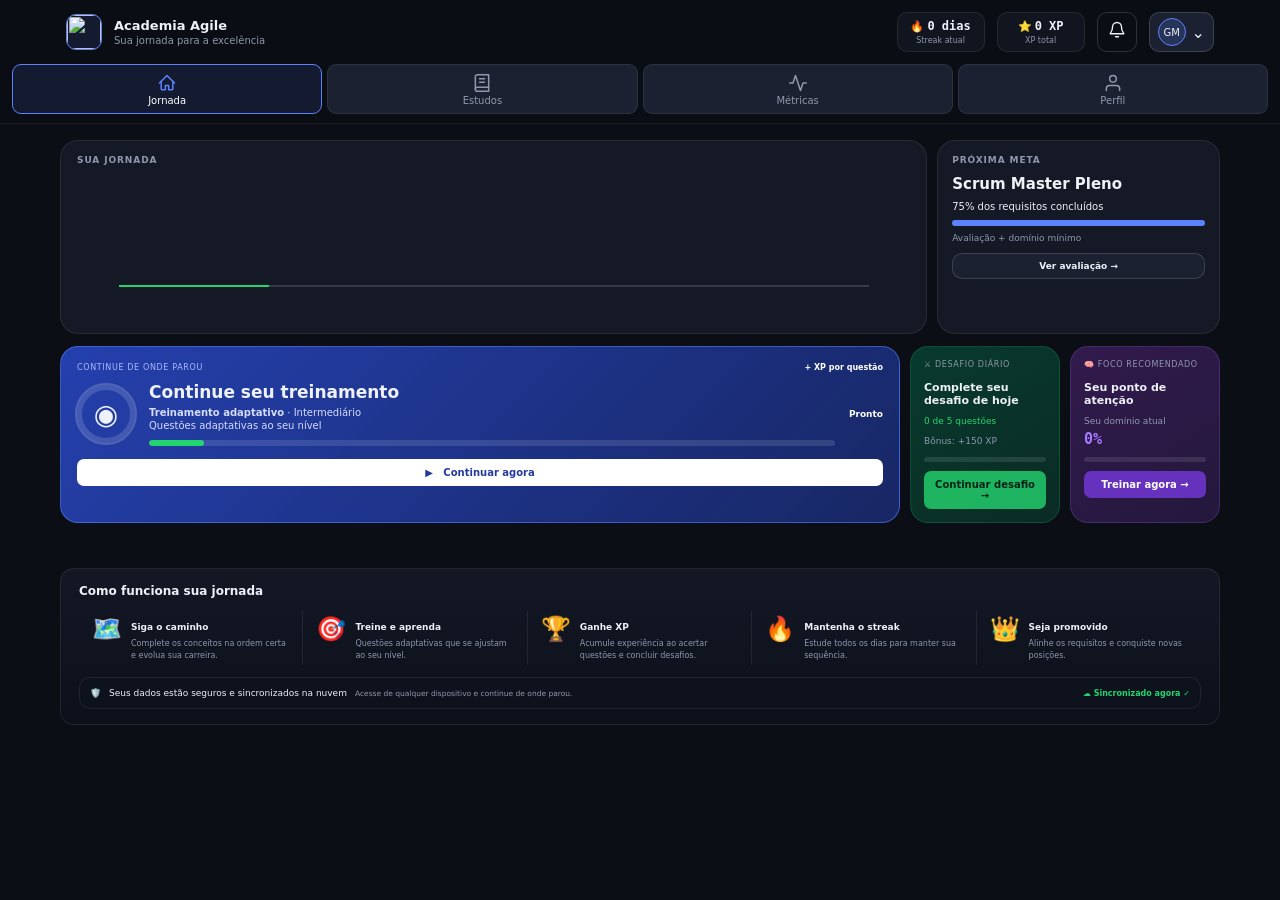
==== index.html @ 2777b028 "Migra autenticacao e dados para Firebase" ====
<!DOCTYPE html>
<html lang="pt-BR">
<head>
  <meta charset="UTF-8">
  <link rel="icon" type="image/png" href="assets/favicon.png">
  <link rel="apple-touch-icon" href="assets/favicon.png">
  <meta name="viewport" content="width=device-width, initial-scale=1.0, viewport-fit=cover">
  <meta name="referrer" content="strict-origin-when-cross-origin">
  <meta name="theme-color" content="#0b1020">
  <title>Academia Agile</title>
  <link rel="stylesheet" href="css/styles.css">
</head>
<body>
  <div class="toast" id="toast" role="status" aria-live="polite"></div>

  <header class="top" id="topBar">
    <div class="toprow">
      <div class="logo" aria-hidden="true"><img src="assets/favicon.png" alt=""></div>
      <div class="brand">
        <b>Academia Agile</b>
        <span>Sua jornada para a excelência</span>
      </div>
      <div class="top-spacer"></div>
      <div class="top-stat"><span>🔥</span><b id="streakTop">0 dias</b><small>Streak atual</small></div>
      <div class="top-stat"><span>⭐</span><b id="xp">0 XP</b><small>XP total</small></div>
      <button class="icon-btn" type="button" aria-label="Notificações" title="Notificações">
        <svg width="18" height="18" viewBox="0 0 24 24" fill="none" stroke="currentColor" stroke-width="1.8" stroke-linecap="round" stroke-linejoin="round" aria-hidden="true"><path d="M18 8a6 6 0 0 0-12 0c0 7-3 7-3 9h18c0-2-3-2-3-9"/><path d="M10 21h4"/></svg>
      </button>
      <button class="avatar-btn" id="accountBtn" type="button" data-action="auth-menu" aria-label="Abrir conta">
        <span id="avatarInitials">GM</span><span>⌄</span>
      </button>
    </div>

    <nav class="nav" aria-label="Navegação principal">
      <button id="nav-home" class="active" type="button" data-screen="home">
        <svg class="nav-icon" viewBox="0 0 24 24" fill="none" stroke="currentColor" stroke-width="1.8" stroke-linecap="round" stroke-linejoin="round"><path d="M3 12L12 3l9 9"/><path d="M5 10v9a1 1 0 001 1h4v-5h4v5h4a1 1 0 001-1v-9"/></svg>
        <span>Jornada</span>
      </button>
      <button id="nav-study" type="button" data-screen="study">
        <svg class="nav-icon" viewBox="0 0 24 24" fill="none" stroke="currentColor" stroke-width="1.8" stroke-linecap="round" stroke-linejoin="round"><path d="M4 19.5A2.5 2.5 0 016.5 17H20"/><path d="M6.5 2H20v20H6.5A2.5 2.5 0 014 19.5v-15A2.5 2.5 0 016.5 2z"/><line x1="9" y1="7" x2="15" y2="7"/><line x1="9" y1="11" x2="15" y2="11"/></svg>
        <span>Estudos</span>
      </button>
      <button id="nav-metrics" type="button" data-screen="metrics">
        <svg class="nav-icon" viewBox="0 0 24 24" fill="none" stroke="currentColor" stroke-width="1.8" stroke-linecap="round" stroke-linejoin="round"><polyline points="22 12 18 12 15 21 9 3 6 12 2 12"/></svg>
        <span>Métricas</span>
      </button>
      <button id="nav-profile" type="button" data-screen="profile">
        <svg class="nav-icon" viewBox="0 0 24 24" fill="none" stroke="currentColor" stroke-width="1.8" stroke-linecap="round" stroke-linejoin="round"><path d="M20 21v-2a4 4 0 00-4-4H8a4 4 0 00-4 4v2"/><circle cx="12" cy="7" r="4"/></svg>
        <span>Perfil</span>
      </button>
    </nav>
  </header>

  <main class="main">
    <section class="screen active" id="home">
      <div id="auth-strip-wrap"></div>

      <div class="home-level-grid">
        <div class="card level-card level-card--journey-only">
          <div class="eyebrow">SUA JORNADA</div>
          <div class="journey-track" id="journeyTrack"></div>
        </div>

        <div class="card goal-card">
          <div class="eyebrow">PRÓXIMA META</div>
          <h2 id="nextGoal">Scrum Master Pleno</h2>
          <p id="goalText">75% dos requisitos concluídos</p>
          <div class="bar"><i id="goalBar"></i></div>
          <small id="goalHint">Avaliação + domínio mínimo</small>
          <button class="btn secondary goal-btn" type="button" data-action="exam">Ver avaliação →</button>
        </div>
      </div>



      <div class="home-action-grid">
        <div class="card continue-card">
          <div class="continue-top"><span>CONTINUE DE ONDE PAROU</span><b>+ XP por questão</b></div>
          <div class="continue-content">
            <div class="target-icon">◉</div>
            <div class="continue-info">
              <h2>Continue seu treinamento</h2>
              <p><b id="continueConcept">Treinamento adaptativo</b> · Intermediário</p>
              <p id="continueQuestion">Questões adaptativas ao seu nível</p>
              <div class="progress-line"><i id="continueBar"></i></div>
            </div>
            <strong id="continuePct">Pronto</strong>
          </div>
          <button class="primary-action" type="button" data-action="training">▶ &nbsp; Continuar agora</button>
        </div>

        <div class="card daily-card">
          <div class="card-label">⚔ DESAFIO DIÁRIO</div>
          <h3>Complete seu desafio de hoje</h3>
          <p id="dailyCount">0 de 5 questões</p>
          <small>Bônus: +150 XP</small>
          <div class="mini-progress"><i id="dailyBar"></i></div>
          <button class="green-action" type="button" data-action="daily">Continuar desafio →</button>
        </div>

        <div class="card recommended-card">
          <div class="card-label">🧠 FOCO RECOMENDADO</div>
          <h3 id="recommendedConcept">Seu ponto de atenção</h3>
          <p>Seu domínio atual</p>
          <strong id="recommendedPct">0%</strong>
          <div class="mini-progress"><i id="recommendedBar"></i></div>
          <button class="purple-action" type="button" data-action="recommended">Treinar agora →</button>
        </div>
      </div>

      <section class="journey-explainer">
        <h2>Como funciona sua jornada</h2>
        <div class="explainer-grid">
          <div><span>🗺️</span><div><b>Siga o caminho</b><p>Complete os conceitos na ordem certa e evolua sua carreira.</p></div></div>
          <div><span>🎯</span><div><b>Treine e aprenda</b><p>Questões adaptativas que se ajustam ao seu nível.</p></div></div>
          <div><span>🏆</span><div><b>Ganhe XP</b><p>Acumule experiência ao acertar questões e concluir desafios.</p></div></div>
          <div><span>🔥</span><div><b>Mantenha o streak</b><p>Estude todos os dias para manter sua sequência.</p></div></div>
          <div><span>👑</span><div><b>Seja promovido</b><p>Alinhe os requisitos e conquiste novas posições.</p></div></div>
        </div>
        <div class="sync-strip">
          <span>🛡️</span>
          <span>Seus dados estão seguros e sincronizados na nuvem</span>
          <small id="syncStatus">Acesse de qualquer dispositivo e continue de onde parou.</small>
          <b>☁ Sincronizado agora ✓</b>
        </div>
      </section>
    </section>

    <section class="screen" id="study">
      <div class="hero"><h1>📚 Estudos</h1><p>Vídeos e perguntas organizados por conceito. Cada material corresponde ao tópico.</p></div>
      <div class="study-grid" id="studyGrid"></div>
    </section>

    <section class="screen" id="metrics">
      <div class="hero"><h1>📊 Métricas</h1><p>Acompanhe seu domínio, desempenho e pontos de atenção sem poluir sua jornada.</p></div>
      <div class="metrics-overview" id="metricsOverview"></div>
      <div class="section-title">Domínio por competência</div>
      <div class="card" id="metricsSkills"></div>
      <div class="section-title">Pontos de atenção</div>
      <div class="card" id="metricsFocus"></div>
    </section>

    <section class="screen" id="profile">
      <div class="hero"><h1>👤 Seu perfil</h1><p>Histórico, conquistas e próximos passos.</p></div>
      <div class="stats" id="profileStats"></div>
      <div class="section-title">Evolução</div>
      <div class="card" id="history"></div>
      <div class="section-title">Conquistas</div>
      <div class="grid" id="achievements"></div>
      <div class="actions profile-actions"><button class="btn ghost" type="button" data-action="reset">↻ Zerar progresso</button></div>
    </section>

    <section class="screen" id="quiz">
      <div id="examBanner"></div>
      <div class="qtop">
        <span class="tag" id="modeTag">🎮 Treinamento</span>
        <span class="tag" id="qdiff">Básico</span>
        <span class="qcount" id="qcount">1/12</span>
      </div>
      <div class="qcard"><div class="qtext" id="qtext"></div><div class="opts" id="opts"></div></div>
      <div class="feedback" id="feedback"></div>
      <button class="btn next" id="nextBtn" type="button" data-action="next">Próxima →</button>
    </section>

    <section class="screen" id="result"><div id="resultBody"></div></section>
  </main>

  <div class="modal" id="modal" aria-hidden="true">
    <div class="modal-card">
      <button class="x" type="button" data-action="close-modal" aria-label="Fechar">×</button>
      <div id="modalBody"></div>
    </div>
  </div>

  <script src="https://www.gstatic.com/firebasejs/10.12.2/firebase-app-compat.js"></script>
  <script src="https://www.gstatic.com/firebasejs/10.12.2/firebase-auth-compat.js"></script>
  <script src="https://www.gstatic.com/firebasejs/10.12.2/firebase-firestore-compat.js"></script>
  <script src="js/security.js"></script>
  <script src="js/model.js"></script>
  <script src="js/view.js"></script>
  <script src="js/controller.js"></script>
</body>
</html>
---- css/styles.css ----
*{box-sizing:border-box;margin:0;padding:0}
html{scroll-behavior:auto;overflow-anchor:none}
:root{
  --bg:#0b0e14;--surface:#141925;--s2:#1b2130;--s3:#252d3d;
  --border:rgba(255,255,255,.08);--border2:rgba(255,255,255,.15);
  --text:#eef1f7;--muted:#8f98ad;
  --accent:#5b82ff;--green:#23d56e;--red:#ff6e7b;
  --amber:#f6c343;--violet:#a77bff;--r:12px;--rl:18px;
  --font:Inter,system-ui,sans-serif;--mono:"JetBrains Mono",monospace;
}
body{margin:0;background:var(--bg);color:var(--text);font-family:var(--font);overflow-x:hidden}
button,a{font:inherit}
.top{position:sticky;top:0;z-index:50;background:rgba(11,14,20,.97);backdrop-filter:blur(12px);border-bottom:1px solid var(--border)}
.toprow{display:flex;align-items:center;gap:12px;padding:12px 16px}
.logo{width:36px;height:36px;display:grid;place-items:center;border:1px solid var(--accent);background:rgba(91,130,255,.12);border-radius:10px;overflow:hidden;flex-shrink:0}
.logo img{width:100%;height:100%;object-fit:contain;display:block}
.brand b{display:block;font-size:13px;line-height:1.2}
.brand span{display:block;color:var(--muted);font-size:10px;margin-top:1px;white-space:nowrap;overflow:hidden;text-overflow:ellipsis;max-width:200px}
.xp{margin-left:auto;padding:6px 11px;border:1px solid var(--accent);border-radius:999px;color:var(--accent);font-family:var(--mono);font-size:11px;font-weight:700;white-space:nowrap}
.nav{display:flex;gap:5px;padding:0 12px 9px}
.nav button{flex:1;border:1px solid var(--border);background:var(--s2);color:var(--muted);border-radius:9px;padding:8px 4px;cursor:pointer;font-size:11px;transition:all .15s}
.nav button.active{color:#fff;border-color:var(--accent);background:rgba(91,130,255,.12)}
.progress{background:var(--surface);padding:9px 16px 8px;border-bottom:1px solid var(--border)}
.levels{display:flex;justify-content:space-between;gap:3px;margin-bottom:6px}
.lev{flex:1;text-align:center;color:var(--muted);font-size:9px;line-height:1.3;transition:color .3s}
.lev span{display:block;font-size:13px;margin-bottom:1px}
.lev.active{color:#fff;font-weight:700}
.track{height:6px;background:var(--s3);border-radius:99px;overflow:hidden}
.fill{height:100%;width:5%;background:var(--accent);transition:.4s ease}
.badge{display:inline-block;margin-top:6px;padding:4px 9px;border-radius:999px;font-size:10px;background:rgba(91,130,255,.12);color:var(--accent);border:1px solid rgba(91,130,255,.35)}
.main{max-width:860px;margin:0 auto;padding:14px 13px 80px}
.screen{display:none}
.screen.active{display:block}
.hero{background:linear-gradient(135deg,rgba(91,130,255,.14),rgba(167,123,255,.08));border:1px solid var(--border2);border-radius:20px;padding:18px;margin-bottom:12px}
.hero h1{margin:0 0 5px;font-size:21px;line-height:1.25}
.hero p{margin:0;color:var(--muted);font-size:12px;line-height:1.6}
.grid{display:grid;grid-template-columns:repeat(2,minmax(0,1fr));gap:10px}
.card{background:var(--surface);border:1px solid var(--border);border-radius:var(--rl);padding:14px}
.card h3,.card h4{margin:0 0 6px;font-size:14px}
.btn{border:0;background:var(--accent);color:#fff;border-radius:10px;padding:10px 13px;font-weight:700;cursor:pointer;font-size:13px;transition:opacity .15s}
.btn:hover{opacity:.88}
.btn.secondary{background:var(--s2);border:1px solid var(--border2);color:var(--text)}
.btn.ghost{background:transparent;border:1px solid var(--border2);color:var(--text)}
.actions{display:flex;gap:8px;flex-wrap:wrap;margin-top:10px}
.stats{display:grid;grid-template-columns:repeat(4,1fr);gap:8px}
.stat{background:var(--surface);border:1px solid var(--border);border-radius:11px;padding:11px;text-align:center}
.stat b{font:700 18px var(--mono);display:block}
.stat span{display:block;color:var(--muted);font-size:10px;margin-top:2px}
.section-title{font-size:11px;color:var(--muted);text-transform:uppercase;letter-spacing:.08em;margin:14px 0 8px}
.skill{display:flex;align-items:center;gap:10px;padding:9px 0;border-bottom:1px solid var(--border)}
.skill:last-child{border-bottom:0}
.skill-name{width:145px;font-size:12px;flex-shrink:0}
.bar{flex:1;height:5px;background:var(--s3);border-radius:99px;overflow:hidden}
.bar i{display:block;height:100%;background:var(--accent)}
.pct{width:105px;text-align:right;white-space:nowrap;font:11px var(--mono);color:var(--muted)}
.qtop{display:flex;align-items:center;gap:8px;margin-bottom:11px;flex-wrap:wrap}
.qcount{margin-left:auto;font:11px var(--mono);color:var(--muted)}
.tag{padding:3px 8px;border-radius:999px;font-size:10px;font-weight:700;border:1px solid var(--border2);color:var(--accent);background:rgba(91,130,255,.08)}
.qcard{background:var(--surface);border:1px solid var(--border);border-radius:var(--rl);padding:18px;margin-bottom:11px}
.qtext{font-size:16px;font-weight:600;line-height:1.55;margin-bottom:14px}
.opts{display:flex;flex-direction:column;gap:7px}
.opt{width:100%;text-align:left;padding:12px 13px;border-radius:10px;background:var(--s2);border:1px solid var(--border2);color:var(--text);cursor:pointer;display:flex;gap:10px;align-items:flex-start;transition:all .12s;font-size:13px}
.opt:hover:not(:disabled){border-color:var(--accent);transform:translateX(2px)}
.opt:disabled{cursor:default}
.letter{min-width:20px;height:20px;border-radius:5px;background:var(--s3);display:grid;place-items:center;font:10px var(--mono);flex:none}
.opt.correct{background:rgba(35,213,110,.1);border-color:var(--green)}
.opt.correct .letter{background:var(--green);color:#000}
.opt.wrong{background:rgba(255,110,123,.1);border-color:var(--red)}
.opt.wrong .letter{background:var(--red);color:#fff}
.feedback{display:none}
.feedback.show{display:block}
.fb{border-radius:14px;padding:13px;margin:9px 0;border:1px solid var(--border2);background:var(--surface)}
.fb.ok{border-color:rgba(35,213,110,.3)}
.fb.err{border-color:rgba(255,110,123,.3)}
.fb h4{margin:0 0 6px;font-size:13px}
.material{display:flex;align-items:center;gap:10px;padding:10px 11px;background:rgba(91,130,255,.08);border:1px solid rgba(91,130,255,.25);border-radius:11px;text-decoration:none;color:var(--text);margin-top:9px}
.material:hover{background:rgba(91,130,255,.15)}
.play{width:36px;height:28px;border-radius:7px;background:rgba(91,130,255,.2);display:grid;place-items:center;flex-shrink:0;font-size:12px}
.material small{display:block;color:var(--muted);margin-top:1px;font-size:10px}
.recovery-video{margin-top:10px;aspect-ratio:16/9;border:1px solid var(--border2);border-radius:11px;overflow:hidden;background:#000}
.recovery-video iframe{display:block;width:100%;height:100%;border:0}
.next{width:100%;margin-top:8px}
.study-grid{display:grid;grid-template-columns:repeat(2,minmax(0,1fr));gap:10px}
.study-card{background:var(--surface);border:1px solid var(--border);border-radius:14px;padding:13px}
.study-card .meta{display:flex;gap:5px;flex-wrap:wrap;margin:7px 0}
.chip{font-size:9px;padding:3px 7px;border-radius:999px;background:var(--s3);color:var(--muted)}
.achievement{display:flex;gap:10px;align-items:center;padding:10px;border:1px solid var(--border);border-radius:11px;background:var(--surface)}
.aicon{font-size:20px}
.timeline{display:flex;flex-direction:column;gap:7px}
.row{display:flex;justify-content:space-between;gap:12px;padding:9px;border-bottom:1px solid var(--border);font-size:11px}
.exam-box{border:1px solid rgba(246,195,67,.3);background:rgba(246,195,67,.06);border-radius:13px;padding:12px;margin-bottom:11px}
.promo{padding:16px;border-radius:15px;text-align:center;background:linear-gradient(135deg,rgba(35,213,110,.13),rgba(91,130,255,.1));border:1px solid rgba(35,213,110,.25)}
.muted{color:var(--muted)}
.small{font-size:11px}
.mission{border-left:3px solid var(--accent)}
.action-grid{display:grid;grid-template-columns:1fr;gap:8px;margin-top:12px}
.action-btn{display:flex;align-items:center;gap:10px;padding:13px 16px;border-radius:13px;border:1px solid var(--border2);background:var(--s2);color:var(--text);cursor:pointer;font-size:14px;font-weight:500;transition:all .15s;text-align:left;width:100%}
.action-btn:hover{background:var(--s3);transform:translateX(2px)}
.action-btn.primary{background:var(--accent);border-color:var(--accent);color:#fff}
.action-btn.primary:hover{opacity:.9;transform:translateX(2px)}
.action-btn .aicon{font-size:20px;flex-shrink:0;width:36px;height:36px;border-radius:9px;background:rgba(255,255,255,.1);display:grid;place-items:center}
.action-btn.primary .aicon{background:rgba(255,255,255,.2)}
.action-btn .alabel{flex:1}
.action-btn .alabel b{display:block;font-size:14px;line-height:1.2}
.action-btn .alabel span{display:block;font-size:11px;opacity:.7;margin-top:2px}
.action-btn .achev{color:rgba(255,255,255,.5);font-size:16px}
.auth-strip{display:flex;align-items:center;gap:8px;padding:10px 14px;border-radius:11px;background:rgba(91,130,255,.08);border:1px solid rgba(91,130,255,.2);margin-bottom:10px;cursor:pointer;transition:all .15s}
.auth-strip:hover{background:rgba(91,130,255,.15)}
.auth-strip .acloud{font-size:18px}
.auth-strip .atext b{display:block;font-size:13px;color:var(--text)}
.auth-strip .atext span{display:block;font-size:11px;color:var(--muted)}
.auth-strip .achev{margin-left:auto;color:var(--muted);font-size:14px}

.lock{opacity:.45}
.empty{padding:20px;text-align:center;color:var(--muted);font-size:12px}
.review-item{padding:11px 0;border-bottom:1px solid var(--border)}
.review-item:last-child{border-bottom:0}
.review-q{font-size:12px;font-weight:600;line-height:1.45}
.review-line{font-size:11px;margin-top:3px}
.wrongtxt{color:var(--red)}
.righttxt{color:var(--green)}
.toast{position:fixed;top:68px;right:13px;z-index:200;background:var(--green);color:#06150a;padding:7px 12px;border-radius:999px;font:700 12px var(--mono);transform:translateY(-5px);opacity:0;transition:.25s;pointer-events:none}
.toast.show{opacity:1;transform:none}
.modal{position:fixed;inset:0;background:rgba(0,0,0,.6);display:none;align-items:flex-end;z-index:100}
.modal.show{display:flex}
.modal-card{width:100%;max-width:860px;margin:0 auto;background:var(--surface);border:1px solid var(--border2);border-radius:20px 20px 0 0;padding:16px;max-height:88vh;overflow:auto}
.x{float:right;border:0;background:transparent;color:var(--muted);font-size:22px;cursor:pointer}
@media(max-width:640px){
  .grid,.study-grid{grid-template-columns:1fr}
  .stats{grid-template-columns:1fr 1fr}
  .skill-name{width:110px}
  .qtext{font-size:15px}
  .nav button{font-size:10px;padding:7px 3px}
  .brand span{max-width:160px}
  .hero h1{font-size:18px}
  .hero{padding:14px}
  .main{padding:12px 11px 80px}
}

/* =============================================
   Jornada — Header, Nav icons, Journey Track
   ============================================= */

/* ---- Top bar ---- */
.top { max-width: none; }
.toprow { max-width: 1180px; margin: 0 auto; }
.top-spacer { flex: 1; }
.top-stat {
  min-width: 88px; padding: 6px 11px;
  border: 1px solid var(--border); border-radius: 10px;
  background: rgba(20,25,37,.75); font-size: 11px;
  text-align: center; line-height: 1.15;
}
.top-stat span { margin-right: 3px; }
.top-stat b { font: 700 12px var(--mono); }
.top-stat small { display: block; color: var(--muted); font-size: 8px; margin-top: 2px; }

.avatar-btn, .icon-btn {
  border: 1px solid var(--border2); background: var(--s2);
  color: var(--text); border-radius: 10px; cursor: pointer;
}
.avatar-btn {
  height: 40px; padding: 4px 8px;
  display: flex; align-items: center; gap: 6px;
}
.avatar-btn span:first-child {
  width: 28px; height: 28px; border-radius: 50%;
  display: grid; place-items: center;
  background: rgba(91,130,255,.2); border: 1px solid var(--accent); font-size: 10px;
}
.icon-btn { width: 40px; height: 40px; background: transparent; }

/* ---- Nav ícones SVG ---- */
.nav-icon {
  display: block; width: 20px; height: 20px;
  margin: 0 auto 3px; transition: stroke .15s;
}
.nav button {
  display: flex; flex-direction: column;
  align-items: center; justify-content: center;
  padding: 8px 6px 7px;
}
.nav button.active .nav-icon { stroke: var(--accent); }
.nav button:not(.active) .nav-icon { stroke: var(--muted); }
.nav button span { font-size: 10px; line-height: 1; }

/* ---- Layout principal ---- */
.main { max-width: 1180px; padding: 16px 10px 80px; }
.home-level-grid {
  display: grid;
  grid-template-columns: minmax(0, 2.3fr) minmax(230px, .75fr);
  gap: 10px;
}

/* ---- Level card simplificado (só journey track) ---- */
.level-card { padding: 16px; }
.level-card--journey-only { padding: 14px 16px 18px; }

.eyebrow {
  font-size: 9px; font-weight: 700; letter-spacing: .1em;
  color: var(--muted); text-transform: uppercase; margin-bottom: 10px;
}

/* ---- Journey Track — evolução das onças ---- */
.journey-track {
  display: flex;
  justify-content: space-between;
  align-items: flex-end;
  gap: 0;
  min-height: 140px;
  position: relative;
}

/* Linha conectora — fica atrás das imagens */
.journey-track::before {
  content: '';
  position: absolute;
  bottom: 28px;
  left: 5%; right: 5%;
  height: 2px;
  background: linear-gradient(
    90deg,
    var(--green) var(--track-fill, 20%),
    var(--border2) var(--track-fill, 20%)
  );
  z-index: 0;
}

.journey-node {
  flex: 1;
  display: flex; flex-direction: column;
  align-items: center; gap: 6px;
  position: relative; z-index: 1;
}
/* Esconde o span legado (bolinhas antigas) */
.journey-node > span { display: none; }

/* ---- Wrapper da imagem: corpo inteiro, sem fundo ---- */
.track-mascot-wrap {
  position: relative;
  width: 90px; height: 120px;
  display: flex; align-items: flex-end; justify-content: center;
  background: transparent; overflow: visible;
}

/* Imagem full-body com transparência (PNG sem fundo) */
.track-mascot-img {
  width: 100%; height: 100%;
  object-fit: contain;
  object-position: center bottom;
  display: block;
  background: transparent;
  transition: filter .35s, opacity .35s, transform .35s;
}

/* ---- Estados visuais das onças ---- */

/* Concluído: colorido, levemente opaco */
.journey-node--completed .track-mascot-img { opacity: .72; }

/* Atual: colorido, elevado, glow azul */
.journey-node--current .track-mascot-img {
  transform: scale(1.13) translateY(-8px);
  filter: drop-shadow(0 6px 16px rgba(91,130,255,.55));
}

/* Próximo: silhueta preta pulsante com glow azul */
.journey-node--next .track-mascot-img {
  filter: brightness(0) saturate(0);
  opacity: .58;
  animation: shadow-pulse-next 3s ease-in-out infinite;
}

/* Bloqueados: silhueta preta escura, sem movimento */
.journey-node--locked .track-mascot-img {
  filter: brightness(0) saturate(0);
  opacity: .20;
}

@keyframes shadow-pulse-next {
  0%, 100% {
    opacity: .50;
    filter: brightness(0) saturate(0);
  }
  50% {
    opacity: .72;
    filter: brightness(0) saturate(0) drop-shadow(0 0 12px rgba(91,130,255,.65));
  }
}

/* ---- Anel pulsante no nível atual ---- */
.track-mascot-ring {
  position: absolute;
  bottom: -4px;
  left: 50%; transform: translateX(-50%);
  width: 54px; height: 54px;
  border-radius: 50%;
  border: 2px solid var(--accent);
  box-shadow: 0 0 0 4px rgba(91,130,255,.12), 0 0 16px rgba(91,130,255,.4);
  animation: ring-pulse 2.5s ease-in-out infinite;
  pointer-events: none;
}

@keyframes ring-pulse {
  0%, 100% { box-shadow: 0 0 0 4px rgba(91,130,255,.12), 0 0 16px rgba(91,130,255,.4); }
  50%       { box-shadow: 0 0 0 8px rgba(91,130,255,.06), 0 0 28px rgba(91,130,255,.65); }
}

/* ---- Badge ✓ nos concluídos ---- */
.track-mascot-check {
  position: absolute;
  top: 0; right: -2px;
  width: 20px; height: 20px; border-radius: 50%;
  background: var(--green); color: #062317;
  font-size: 9px; font-weight: 900;
  display: grid; place-items: center;
  border: 2px solid rgba(0,0,0,.35);
  box-shadow: 0 2px 6px rgba(0,0,0,.4);
}

/* ---- Label abaixo da onça ---- */
.track-mascot-label {
  font-size: 9px; font-weight: 700; text-align: center;
  line-height: 1.2; letter-spacing: .03em;
  max-width: 90px; white-space: nowrap;
  overflow: hidden; text-overflow: ellipsis;
}
.journey-node--completed .track-mascot-label { color: var(--green); }
.journey-node--current   .track-mascot-label { color: var(--accent); font-size: 10px; }
.journey-node--next      .track-mascot-label { color: rgba(91,130,255,.5); font-style: italic; }
.journey-node--locked    .track-mascot-label { color: rgba(255,255,255,.18); }

/* ---- Número do nível (mini, acima do label) ---- */
.track-level-num {
  font-size: 8px; letter-spacing: .06em; text-transform: uppercase;
  color: rgba(255,255,255,.2);
}
.journey-node--current   .track-level-num { color: rgba(91,130,255,.7); }
.journey-node--completed .track-level-num { color: rgba(35,213,110,.6); }

/* ---- Goal card ---- */
.goal-card h2 { font-size: 15px; margin: 8px 0; }
.goal-card p { font-size: 10px; margin-bottom: 8px; }
.goal-card small { display: block; color: var(--muted); font-size: 9px; margin-top: 7px; }
.goal-card .bar { height: 6px; }
.goal-btn { width: 100%; margin-top: 10px; padding: 7px 9px; font-size: 9px; }

/* ---- Home action grid ---- */
.home-action-grid {
  display: grid;
  grid-template-columns: minmax(0, 2.4fr) 150px 150px;
  gap: 10px; margin-top: 12px;
}
.continue-card {
  padding: 16px;
  background: linear-gradient(135deg, rgba(39,70,190,.9), rgba(26,43,115,.85));
  border-color: rgba(91,130,255,.55);
}
.continue-top { display: flex; justify-content: space-between; align-items: center; color: #aab9ff; font-size: 8px; letter-spacing: .08em; }
.continue-top b { color: #fff; font-size: 8px; letter-spacing: 0; }
.continue-content { display: flex; align-items: center; gap: 14px; margin: 10px 0 13px; }
.target-icon {
  width: 58px; height: 58px; border-radius: 50%;
  display: grid; place-items: center;
  border: 5px solid rgba(255,255,255,.15);
  outline: 2px solid rgba(255,255,255,.2);
  font-size: 28px; flex: none;
}
.continue-info { min-width: 0; flex: 1; }
.continue-info h2 { font-size: 17px; margin: 0 0 5px; }
.continue-info p { font-size: 10px; color: #d6dcff; margin: 2px 0; }
.continue-info .progress-line { margin-top: 9px; height: 6px; background: rgba(255,255,255,.12); border-radius: 99px; overflow: hidden; }
.continue-info .progress-line i { display: block; height: 100%; width: 8%; background: var(--green); border-radius: 99px; }
.continue-content > strong { color: #fff; font-size: 9px; white-space: nowrap; }
.primary-action, .green-action, .purple-action { width: 100%; border: 0; border-radius: 7px; padding: 8px 10px; cursor: pointer; font-size: 10px; font-weight: 700; }
.primary-action { background: #fff; color: #233a9b; }
.daily-card, .recommended-card { padding: 13px; }
.daily-card { background: linear-gradient(145deg, rgba(8,63,48,.9), rgba(10,47,38,.9)); border-color: rgba(35,213,110,.18); }
.recommended-card { background: linear-gradient(145deg, rgba(54,28,83,.9), rgba(38,25,64,.9)); border-color: rgba(167,123,255,.2); }
.card-label { font-size: 8px; color: var(--muted); letter-spacing: .08em; }
.daily-card h3, .recommended-card h3 { font-size: 11px; margin: 12px 0 9px; }
.daily-card p, .daily-card small, .recommended-card p { font-size: 9px; color: var(--muted); }
.daily-card p { color: var(--green); margin-bottom: 3px; }
.mini-progress { height: 5px; background: rgba(255,255,255,.1); border-radius: 99px; overflow: hidden; margin: 9px 0; }
.mini-progress i { display: block; height: 100%; width: 0; background: var(--green); }
.recommended-card strong { display: block; margin-top: 4px; color: var(--violet); font: 700 15px var(--mono); }
.recommended-card .mini-progress i { background: var(--violet); }
.green-action { background: rgba(35,213,110,.8); color: #062317; }
.purple-action { background: rgba(117,55,220,.8); color: #fff; }

/* ---- Journey explainer ---- */
.journey-explainer {
  margin-top: 45px;
  background: linear-gradient(180deg, rgba(20,25,37,.95), rgba(12,17,27,.95));
  border: 1px solid var(--border); border-radius: 14px; padding: 15px 18px;
}
.journey-explainer h2 { font-size: 12px; margin-bottom: 13px; }
.explainer-grid { display: grid; grid-template-columns: repeat(5,1fr); }
.explainer-grid > div { display: flex; gap: 9px; padding: 4px 13px; border-right: 1px solid var(--border); }
.explainer-grid > div:last-child { border-right: 0; }
.explainer-grid span { font-size: 24px; }
.explainer-grid b { font-size: 9px; }
.explainer-grid p { color: var(--muted); font-size: 8px; line-height: 1.45; margin-top: 4px; }
.sync-strip { margin-top: 12px; padding: 10px; border: 1px solid var(--border); border-radius: 11px; display: flex; align-items: center; gap: 8px; font-size: 9px; }
.sync-strip small { color: var(--muted); flex: 1; }
.sync-strip b { color: var(--green); font-size: 8px; }

/* ---- Métricas ---- */
.metrics-overview { display: grid; grid-template-columns: repeat(4,1fr); gap: 10px; }
.metric-big { background: var(--surface); border: 1px solid var(--border); border-radius: 13px; padding: 15px; }
.metric-big b { display: block; font: 700 24px var(--mono); }
.metric-big span { color: var(--muted); font-size: 10px; }
.metric-big .metric-note { color: var(--muted); font-size: 9px; margin-top: 5px; }
.metric-focus { display: flex; justify-content: space-between; align-items: center; padding: 11px 0; border-bottom: 1px solid var(--border); }
.metric-focus:last-child { border-bottom: 0; }
.metric-focus b { font-size: 11px; }
.metric-focus span { color: var(--violet); font: 11px var(--mono); }
.metric-focus-action { margin-left: 8px; padding: 5px 9px; font: 10px var(--sans); }

/* ---- Responsivo ---- */
@media (max-width: 900px) {
  .home-level-grid, .home-action-grid { grid-template-columns: 1fr; }
  .explainer-grid { grid-template-columns: 1fr 1fr; }
  .explainer-grid > div { border-right: 0; }
  .metrics-overview { grid-template-columns: 1fr 1fr; }
  .top-stat { display: none; }
  .journey-track { gap: 2px; }
}

@media (max-width: 640px) {
  .main { padding: 10px 8px 70px; }
  .toprow { padding: 9px 10px; }
  .brand span { max-width: 140px; }
  .nav { padding: 0 7px 7px; }
  .nav button { padding: 9px 2px; }
  .nav button span { display: block; font-size: 9px; margin: 2px 0 0; }
  .nav-icon { width: 18px; height: 18px; }
  .track-mascot-wrap { width: 58px; height: 80px; }
  .track-mascot-label { font-size: 8px; max-width: 58px; }
  .journey-track { min-height: 100px; }
  .journey-track::before { bottom: 18px; }
  .explainer-grid { grid-template-columns: 1fr; }
  .explainer-grid > div { border-bottom: 1px solid var(--border); padding: 9px 0; }
  .explainer-grid > div:last-child { border-bottom: 0; }
  .sync-strip { flex-wrap: wrap; }
  .sync-strip small { flex-basis: 100%; }
  .metrics-overview { grid-template-columns: 1fr 1fr; }
  .continue-content > strong { display: none; }
}


/* =============================================
   Auth Modal — novo design
   ============================================= */

.modal {
  position: fixed; inset: 0;
  background: rgba(0,0,0,.72);
  backdrop-filter: blur(6px);
  display: none; align-items: center; justify-content: center;
  z-index: 200; padding: 16px;
}
.modal.show { display: flex; }

.modal-card {
  width: 100%; max-width: 520px;
  background: #141925;
  border: 1px solid rgba(255,255,255,.1);
  border-radius: 20px;
  padding: 0;
  max-height: 92vh; overflow-y: auto;
  box-shadow: 0 32px 80px rgba(0,0,0,.6);
  position: relative;
}

.x {
  position: absolute; top: 14px; right: 16px;
  width: 30px; height: 30px; border-radius: 50%;
  background: rgba(255,255,255,.07); border: none;
  color: var(--muted); font-size: 16px; cursor: pointer;
  display: grid; place-items: center; z-index: 1;
  transition: background .15s;
}
.x:hover { background: rgba(255,255,255,.14); color: #fff; }

.auth-modal { padding: 28px 28px 32px; }

.auth-header {
  display: flex; align-items: center; gap: 14px;
  margin-bottom: 24px;
}
.auth-logo {
  width: 64px; height: 64px; border-radius: 16px;
  object-fit: cover;
  border: 2px solid rgba(91,130,255,.3);
  box-shadow: 0 4px 16px rgba(91,130,255,.2);
}
.auth-title {
  font-size: 18px; font-weight: 800; margin: 0;
  background: linear-gradient(135deg, #fff 40%, #5b82ff);
  -webkit-background-clip: text; -webkit-text-fill-color: transparent;
}
.auth-subtitle { font-size: 11px; color: var(--muted); margin-top: 2px; }

.auth-tabs {
  display: flex;
  background: rgba(255,255,255,.05);
  border-radius: 10px; padding: 4px;
  margin-bottom: 24px; gap: 0;
}
.auth-tab {
  flex: 1; padding: 9px 0; border: none; background: transparent;
  border-radius: 7px; font-size: 13px; font-weight: 600;
  color: var(--muted); cursor: pointer; transition: all .2s;
}
.auth-tab--active {
  background: var(--accent); color: #fff;
  box-shadow: 0 2px 8px rgba(91,130,255,.4);
}

.auth-form { display: flex; flex-direction: column; gap: 14px; }
.auth-form--hidden { display: none; }
.auth-row { display: grid; grid-template-columns: 1fr 1fr; gap: 12px; }
.auth-field { display: flex; flex-direction: column; gap: 6px; }
.auth-label {
  font-size: 11px; font-weight: 700; letter-spacing: .04em;
  color: rgba(255,255,255,.6); text-transform: uppercase;
}

.auth-input-wrap { position: relative; display: flex; align-items: center; }

.auth-icon {
  position: absolute; left: 12px;
  width: 16px; height: 16px; stroke: var(--muted);
  pointer-events: none; z-index: 1;
}

.auth-input {
  width: 100%; padding: 11px 14px 11px 38px;
  background: rgba(255,255,255,.05);
  border: 1px solid rgba(255,255,255,.1);
  border-radius: 10px; color: #fff;
  font-size: 13px; font-family: inherit;
  transition: border-color .2s, box-shadow .2s;
  appearance: none; -webkit-appearance: none;
}
.auth-input:focus {
  outline: none;
  border-color: var(--accent);
  box-shadow: 0 0 0 3px rgba(91,130,255,.18);
}
.auth-input::placeholder { color: rgba(255,255,255,.25); }

.auth-select { cursor: pointer; padding-right: 36px; }
.auth-select option { background: #1a2235; color: #fff; }
.auth-select optgroup { color: var(--muted); font-size: 11px; }
.auth-chevron {
  position: absolute; right: 12px; top: 50%; transform: translateY(-50%);
  width: 16px; height: 16px; stroke: var(--muted); pointer-events: none;
}

.auth-error {
  display: none; padding: 10px 14px; border-radius: 8px;
  background: rgba(255,80,80,.12); border: 1px solid rgba(255,80,80,.25);
  color: #ff8080; font-size: 12px; font-weight: 500;
}
.auth-error.show { display: block; }

.auth-submit {
  width: 100%; padding: 13px 20px; margin-top: 4px;
  background: linear-gradient(135deg, #4a6ee0, #5b82ff);
  border: none; border-radius: 10px; color: #fff;
  font-size: 14px; font-weight: 700; cursor: pointer;
  display: flex; align-items: center; justify-content: center; gap: 8px;
  transition: opacity .2s, transform .1s;
  box-shadow: 0 4px 16px rgba(91,130,255,.35);
}
.auth-submit:hover { opacity: .92; transform: translateY(-1px); }
.auth-submit:active { transform: translateY(0); }
.auth-submit:disabled { opacity: .5; cursor: not-allowed; transform: none; }
.consent-check { display: flex; align-items: flex-start; gap: 8px; color: var(--muted); font-size: 10px; line-height: 1.45; }
.consent-check input { margin-top: 2px; accent-color: var(--accent); }
.consent-check a { color: var(--accent); }
.data-choice-actions { display: grid; gap: 8px; margin-top: 16px; }
.data-choice .tiny { margin-top: 12px; font-size: 9px; }
.legal-page { max-width: 820px; margin: 0 auto; padding: 28px 18px 60px; }
.legal-back { color: var(--accent); font-size: 12px; }
.legal-content { margin-top: 20px; padding: 24px; background: var(--surface); border: 1px solid var(--border); border-radius: 14px; }
.legal-content h1 { margin-bottom: 8px; }
.legal-content h2 { margin-top: 24px; font-size: 15px; }
.legal-content p { color: var(--muted); font-size: 12px; line-height: 1.7; }

@media (max-width: 540px) {
  .auth-modal { padding: 20px 18px 24px; }
  .auth-row { grid-template-columns: 1fr; }
  .modal-card { border-radius: 16px; }
}
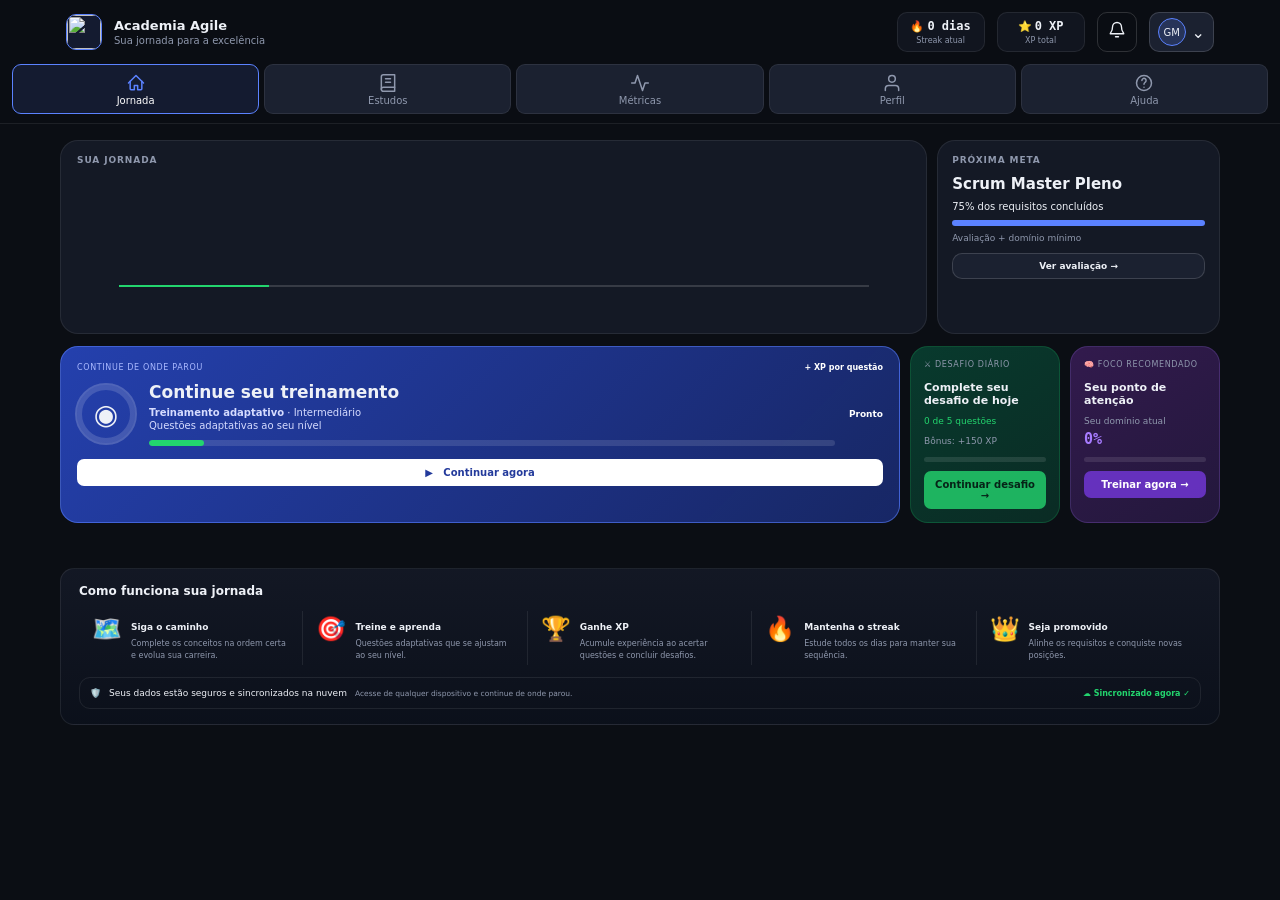
==== commit d7b337f1: "Adiciona suporte, EmailJS e manual de uso" ====
--- a/index.html
+++ b/index.html
@@ -27,7 +27,7 @@
         <svg width="18" height="18" viewBox="0 0 24 24" fill="none" stroke="currentColor" stroke-width="1.8" stroke-linecap="round" stroke-linejoin="round" aria-hidden="true"><path d="M18 8a6 6 0 0 0-12 0c0 7-3 7-3 9h18c0-2-3-2-3-9"/><path d="M10 21h4"/></svg>
       </button>
       <button class="avatar-btn" id="accountBtn" type="button" data-action="auth-menu" aria-label="Abrir conta">
-        <span id="avatarInitials">GM</span><span>⌄</span>
+        <span id="avatarInitials" aria-hidden="true">GM</span><span>⌄</span>
       </button>
     </div>
 
@@ -47,6 +47,10 @@
       <button id="nav-profile" type="button" data-screen="profile">
         <svg class="nav-icon" viewBox="0 0 24 24" fill="none" stroke="currentColor" stroke-width="1.8" stroke-linecap="round" stroke-linejoin="round"><path d="M20 21v-2a4 4 0 00-4-4H8a4 4 0 00-4 4v2"/><circle cx="12" cy="7" r="4"/></svg>
         <span>Perfil</span>
+      </button>
+      <button id="nav-support" type="button" data-screen="support" aria-label="Ajuda e SAC">
+        <svg class="nav-icon" viewBox="0 0 24 24" fill="none" stroke="currentColor" stroke-width="1.8" stroke-linecap="round" stroke-linejoin="round"><circle cx="12" cy="12" r="9"/><path d="M9.5 9a2.5 2.5 0 1 1 4.3 1.7c-1 .9-1.8 1.3-1.8 2.8"/><path d="M12 17h.01"/></svg>
+        <span>Ajuda</span>
       </button>
     </nav>
   </header>
@@ -150,6 +154,49 @@
       <div class="actions profile-actions"><button class="btn ghost" type="button" data-action="reset">↻ Zerar progresso</button></div>
     </section>
 
+    <section class="screen" id="support">
+      <div class="hero"><h1>🛟 Ajuda e SAC</h1><p>Encontre respostas rápidas ou envie um chamado para nossa equipe.</p></div>
+      <div class="section-title">FAC · Perguntas frequentes</div>
+      <div class="faq-list">
+        <details class="faq-item"><summary>Como meu progresso é salvo?</summary><p>Sem login, o progresso fica apenas nesta sessão. Depois de entrar, ele é salvo na sua conta e sincronizado na nuvem.</p></details>
+        <details class="faq-item"><summary>Por que o botão Praticar não aparece?</summary><p>O botão aparece somente depois que você responder alguma pergunta daquele assunto. Antes disso, o indicador permanece em 0/0.</p></details>
+        <details class="faq-item"><summary>Como recuperar minha senha?</summary><p>Abra o menu de login, informe seu email e selecione “Esqueci minha senha”. Você receberá um link de redefinição.</p></details>
+        <details class="faq-item"><summary>O que o Analytics coleta?</summary><p>Com seu consentimento opcional, o Analytics coleta métricas de uso, como telas acessadas e interações, para orientar melhorias. Ele não é necessário para estudar ou salvar seu progresso.</p></details>
+        <details class="faq-item"><summary>Como excluir minha conta?</summary><p>Abra o menu da sua conta, selecione “Excluir conta” e confirme. A conta e os dados associados serão removidos.</p></details>
+      </div>
+      <div class="section-title">SAC · Abrir chamado</div>
+      <div id="support-auth-state"></div>
+      <form class="support-form" id="supportForm">
+        <label class="auth-label" for="supportCategory">Categoria</label>
+        <div class="support-combobox">
+          <button class="support-combobox-trigger" type="button" data-action="toggle-support-category" aria-haspopup="listbox" aria-expanded="false">
+            <span class="support-category-icon">🐞</span><span id="supportCategoryLabel">Reportar bug</span><span class="support-combobox-chevron">⌄</span>
+          </button>
+          <div class="support-combobox-menu" id="supportCategoryMenu" role="listbox" hidden>
+            <button type="button" data-support-value="bug" role="option"><span>🐞</span><span><b>Reportar bug</b><small>Algo não está funcionando</small></span></button>
+            <button type="button" data-support-value="account" role="option"><span>👤</span><span><b>Conta e acesso</b><small>Login, senha ou cadastro</small></span></button>
+            <button type="button" data-support-value="progress" role="option"><span>📊</span><span><b>Progresso e métricas</b><small>Dados, domínio ou conquistas</small></span></button>
+            <button type="button" data-support-value="suggestion" role="option"><span>💡</span><span><b>Sugestão de melhoria</b><small>Ideias para evoluir a plataforma</small></span></button>
+            <button type="button" data-support-value="other" role="option"><span>💬</span><span><b>Outro assunto</b><small>Uma dúvida diferente</small></span></button>
+          </div>
+          <select id="supportCategory" class="support-category-hidden" aria-hidden="true" tabindex="-1">
+            <option value="bug">Reportar bug</option>
+            <option value="account">Conta e acesso</option>
+            <option value="progress">Progresso e métricas</option>
+            <option value="suggestion">Sugestão de melhoria</option>
+            <option value="other">Outro assunto</option>
+          </select>
+        </div>
+        <label class="auth-label" for="supportSubject">Assunto</label>
+        <input class="auth-input support-input" id="supportSubject" type="text" maxlength="120" placeholder="Descreva o problema em poucas palavras">
+        <label class="auth-label" for="supportDescription">Descrição</label>
+        <textarea class="auth-input support-textarea" id="supportDescription" maxlength="2000" rows="6" placeholder="Conte o que aconteceu, quando aconteceu e como podemos reproduzir."></textarea>
+        <div id="supportError" class="auth-error" role="alert"></div>
+        <button class="auth-submit" type="submit"><span>Enviar chamado</span><span aria-hidden="true">→</span></button>
+      </form>
+      <div id="supportTickets"></div>
+    </section>
+
     <section class="screen" id="quiz">
       <div id="examBanner"></div>
       <div class="qtop">
@@ -172,9 +219,11 @@
     </div>
   </div>
 
+  <script src="https://cdn.jsdelivr.net/npm/@emailjs/browser@4/dist/email.min.js"></script>
   <script src="https://www.gstatic.com/firebasejs/10.12.2/firebase-app-compat.js"></script>
   <script src="https://www.gstatic.com/firebasejs/10.12.2/firebase-auth-compat.js"></script>
   <script src="https://www.gstatic.com/firebasejs/10.12.2/firebase-firestore-compat.js"></script>
+  <script src="https://www.gstatic.com/firebasejs/10.12.2/firebase-analytics-compat.js"></script>
   <script src="js/security.js"></script>
   <script src="js/model.js"></script>
   <script src="js/view.js"></script>
--- a/css/styles.css
+++ b/css/styles.css
@@ -168,6 +168,8 @@
   display: grid; place-items: center;
   background: rgba(91,130,255,.2); border: 1px solid var(--accent); font-size: 10px;
 }
+.avatar-logo { width: 100%; height: 100%; object-fit: contain; display: block; border-radius: 50%; }
+.avatar-person-icon { width: 22px; height: 22px; color: var(--muted); display: block; }
 .icon-btn { width: 40px; height: 40px; background: transparent; }
 
 /* ---- Nav ícones SVG ---- */
@@ -416,6 +418,34 @@
 .metric-focus b { font-size: 11px; }
 .metric-focus span { color: var(--violet); font: 11px var(--mono); }
 .metric-focus-action { margin-left: 8px; padding: 5px 9px; font: 10px var(--sans); }
+.faq-list { display: grid; gap: 8px; }
+.faq-item { padding: 13px 15px; background: var(--surface); border: 1px solid var(--border); border-radius: 10px; }
+.faq-item summary { cursor: pointer; font-size: 12px; font-weight: 700; }
+.faq-item p { margin: 10px 0 0; color: var(--muted); font-size: 11px; line-height: 1.55; }
+.support-form { display: grid; gap: 8px; padding: 16px; background: var(--surface); border: 1px solid var(--border); border-radius: 12px; }
+.support-form[hidden] { display: none; }
+.support-input, .support-select, .support-textarea { margin-bottom: 5px; }
+.support-combobox { position: relative; margin-bottom: 5px; }
+.support-combobox-trigger { width: 100%; display: flex; align-items: center; gap: 10px; padding: 11px 14px; border: 1px solid rgba(255,255,255,.1); border-radius: 10px; background: rgba(255,255,255,.05); color: #fff; cursor: pointer; font: 13px var(--sans); text-align: left; }
+.support-combobox-trigger:focus { outline: none; border-color: var(--accent); box-shadow: 0 0 0 3px rgba(91,130,255,.18); }
+.support-category-icon { font-size: 16px; }
+.support-combobox-chevron { margin-left: auto; color: var(--muted); font-size: 16px; }
+.support-combobox-menu { position: absolute; top: calc(100% + 6px); left: 0; right: 0; z-index: 5; padding: 5px; border: 1px solid var(--border2); border-radius: 10px; background: #1a2232; box-shadow: 0 16px 30px rgba(0,0,0,.4); }
+.support-combobox-menu[hidden] { display: none; }
+.support-combobox-menu button { width: 100%; display: flex; align-items: center; gap: 10px; padding: 10px; border: 0; border-radius: 7px; background: transparent; color: var(--text); cursor: pointer; text-align: left; }
+.support-combobox-menu button:hover, .support-combobox-menu button:focus { background: rgba(91,130,255,.14); outline: none; }
+.support-combobox-menu button > span:first-child { width: 22px; font-size: 16px; text-align: center; }
+.support-combobox-menu b, .support-combobox-menu small { display: block; }
+.support-combobox-menu b { font-size: 11px; }
+.support-combobox-menu small { margin-top: 2px; color: var(--muted); font-size: 9px; }
+.support-category-hidden { position: absolute; width: 1px; height: 1px; overflow: hidden; clip: rect(0 0 0 0); clip-path: inset(50%); white-space: nowrap; }
+.support-textarea { resize: vertical; min-height: 120px; font-family: inherit; }
+.support-login-note, .support-user-note { margin-bottom: 10px; padding: 12px; border: 1px solid var(--border); border-radius: 9px; color: var(--muted); font-size: 11px; }
+.support-user-note b { color: var(--text); }
+.support-ticket-list { display: grid; gap: 7px; }
+.support-ticket { padding: 12px; background: var(--surface); border: 1px solid var(--border); border-radius: 8px; }
+.support-ticket b, .support-ticket small { display: block; }
+.support-ticket small { margin-top: 4px; color: var(--muted); font-size: 9px; }
 
 /* ---- Responsivo ---- */
 @media (max-width: 900px) {
@@ -431,14 +461,14 @@
   .main { padding: 10px 8px 70px; }
   .toprow { padding: 9px 10px; }
   .brand span { max-width: 140px; }
-  .nav { padding: 0 7px 7px; }
-  .nav button { padding: 9px 2px; }
+  .nav { gap: 8px; padding: 0 8px 8px; }
+  .nav button { padding: 9px 4px; }
   .nav button span { display: block; font-size: 9px; margin: 2px 0 0; }
   .nav-icon { width: 18px; height: 18px; }
-  .track-mascot-wrap { width: 58px; height: 80px; }
+  .track-mascot-wrap { width: 58px; height: 82px; }
   .track-mascot-label { font-size: 8px; max-width: 58px; }
-  .journey-track { min-height: 100px; }
-  .journey-track::before { bottom: 18px; }
+  .journey-track { min-height: 125px; }
+  .journey-track::before { bottom: 30px; }
   .explainer-grid { grid-template-columns: 1fr; }
   .explainer-grid > div { border-bottom: 1px solid var(--border); padding: 9px 0; }
   .explainer-grid > div:last-child { border-bottom: 0; }
@@ -565,6 +595,10 @@
   color: #ff8080; font-size: 12px; font-weight: 500;
 }
 .auth-error.show { display: block; }
+.auth-success { display: none; padding: 10px 14px; border-radius: 8px; background: rgba(35,213,110,.12); border: 1px solid rgba(35,213,110,.25); color: var(--green); font-size: 12px; font-weight: 500; }
+.auth-success.show { display: block; }
+.auth-link { align-self: flex-end; border: 0; background: transparent; color: var(--accent); font-size: 11px; cursor: pointer; padding: 0; }
+.auth-link:hover { text-decoration: underline; }
 
 .auth-submit {
   width: 100%; padding: 13px 20px; margin-top: 4px;
@@ -578,6 +612,40 @@
 .auth-submit:hover { opacity: .92; transform: translateY(-1px); }
 .auth-submit:active { transform: translateY(0); }
 .auth-submit:disabled { opacity: .5; cursor: not-allowed; transform: none; }
+.account-panel { padding: 0 24px 24px; }
+.account-header { display: flex; align-items: center; gap: 12px; padding: 24px 0 20px; border-bottom: 1px solid var(--border); }
+.account-avatar { width: 48px; height: 48px; flex: 0 0 48px; display: grid; place-items: center; border-radius: 50%; background: var(--accent); color: #fff; font: 700 14px var(--mono); box-shadow: 0 4px 14px rgba(91,130,255,.35); }
+.account-identity { min-width: 0; flex: 1; }
+.account-identity h2 { margin: 0; font-size: 15px; color: #fff; }
+.account-identity p { margin: 3px 0 0; overflow: hidden; color: #aab9df; font-size: 11px; text-overflow: ellipsis; white-space: nowrap; }
+.account-status { display: inline-flex; align-items: center; gap: 5px; padding: 4px 8px; border: 1px solid rgba(35,213,110,.55); border-radius: 999px; color: var(--green); font: 700 9px var(--mono); white-space: nowrap; }
+.account-status i { width: 6px; height: 6px; border-radius: 50%; background: var(--green); }
+.account-section-label { padding: 20px 0 10px; color: var(--accent); font-size: 10px; font-weight: 700; letter-spacing: .1em; }
+.analytics-panel { padding: 14px; border: 1px solid rgba(91,130,255,.22); border-radius: 10px; background: rgba(91,130,255,.06); }
+.analytics-heading { display: flex; align-items: flex-start; gap: 9px; }
+.account-action-icon { width: 26px; height: 26px; flex: 0 0 26px; display: grid; place-items: center; border: 1px solid rgba(91,130,255,.35); border-radius: 7px; color: var(--accent); font-size: 17px; }
+.analytics-icon { font-size: 20px; }
+.analytics-heading > div { min-width: 0; flex: 1; }
+.analytics-heading b { display: block; font-size: 12px; }
+.analytics-heading p { margin: 4px 0 0; color: var(--muted); font-size: 10px; line-height: 1.4; }
+.analytics-state { color: var(--green); font: 700 9px var(--mono); }
+.analytics-detail { margin: 11px 0 12px 35px; color: var(--muted); font-size: 9px; line-height: 1.5; }
+.analytics-toggle { display: flex; align-items: center; gap: 8px; border: 0; background: transparent; color: var(--accent); cursor: pointer; font-size: 10px; font-weight: 700; }
+.toggle-track { width: 30px; height: 17px; padding: 2px; border-radius: 999px; background: var(--border2); transition: background .15s; }
+.toggle-track i { display: block; width: 13px; height: 13px; border-radius: 50%; background: var(--muted); transition: transform .15s, background .15s; }
+.analytics-toggle.is-on .toggle-track { background: var(--accent); }
+.analytics-toggle.is-on .toggle-track i { background: #fff; transform: translateX(13px); }
+.account-divider { height: 1px; margin: 18px 0 8px; background: var(--border); }
+.account-action { width: 100%; display: flex; align-items: center; gap: 10px; padding: 11px 0; border: 0; background: transparent; color: var(--text); text-align: left; cursor: pointer; }
+.account-action > span:nth-child(2) { min-width: 0; flex: 1; }
+.account-action b, .account-action small { display: block; }
+.account-action b { font-size: 12px; }
+.account-action small { margin-top: 3px; color: var(--muted); font-size: 9px; }
+.account-action--danger { color: #ff8080; }
+.account-action--danger .account-action-icon { border-color: rgba(255,80,80,.35); color: #ff8080; }
+.account-chevron { color: var(--muted); font-size: 20px; }
+.account-cancel { display: block; margin: 10px auto 0; border: 0; background: transparent; color: var(--muted); cursor: pointer; font-size: 11px; }
+.account-cancel:hover { color: #fff; }
 .consent-check { display: flex; align-items: flex-start; gap: 8px; color: var(--muted); font-size: 10px; line-height: 1.45; }
 .consent-check input { margin-top: 2px; accent-color: var(--accent); }
 .consent-check a { color: var(--accent); }
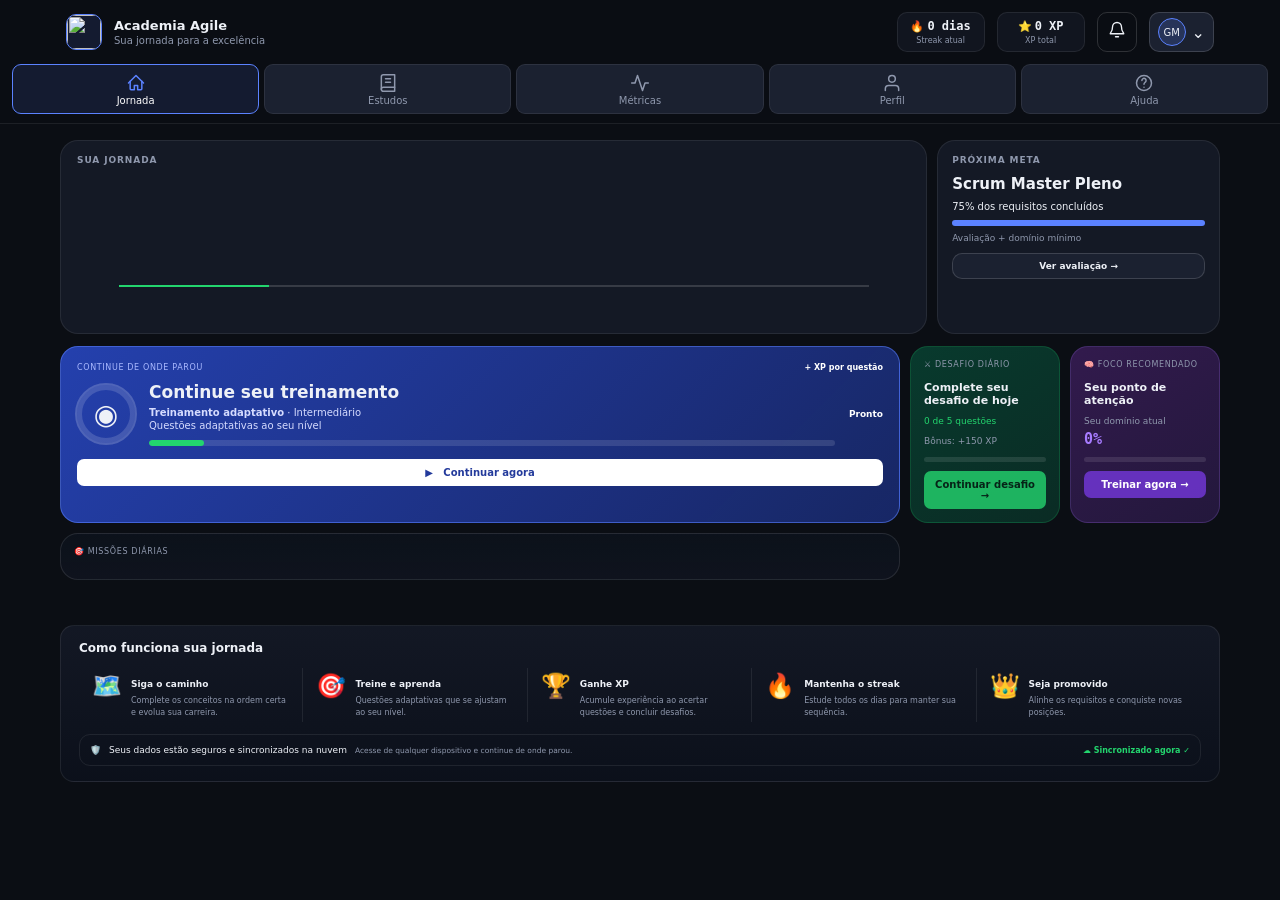
==== commit 52bc764e: "Publica ajustes da jornada e atendimento" ====
--- a/index.html
+++ b/index.html
@@ -21,10 +21,11 @@
         <span>Sua jornada para a excelência</span>
       </div>
       <div class="top-spacer"></div>
-      <div class="top-stat"><span>🔥</span><b id="streakTop">0 dias</b><small>Streak atual</small></div>
+      <button class="top-stat streak-button" type="button" data-action="streak-calendar" aria-label="Abrir calendário de atividade"><span>🔥</span><b id="streakTop">0 dias</b><small>Streak atual</small></button>
       <div class="top-stat"><span>⭐</span><b id="xp">0 XP</b><small>XP total</small></div>
-      <button class="icon-btn" type="button" aria-label="Notificações" title="Notificações">
+      <button class="icon-btn notification-button" type="button" data-action="notifications" aria-label="Notificações" title="Notificações">
         <svg width="18" height="18" viewBox="0 0 24 24" fill="none" stroke="currentColor" stroke-width="1.8" stroke-linecap="round" stroke-linejoin="round" aria-hidden="true"><path d="M18 8a6 6 0 0 0-12 0c0 7-3 7-3 9h18c0-2-3-2-3-9"/><path d="M10 21h4"/></svg>
+        <span id="notificationCount" class="notification-count" hidden>0</span>
       </button>
       <button class="avatar-btn" id="accountBtn" type="button" data-action="auth-menu" aria-label="Abrir conta">
         <span id="avatarInitials" aria-hidden="true">GM</span><span>⌄</span>
@@ -52,7 +53,15 @@
         <svg class="nav-icon" viewBox="0 0 24 24" fill="none" stroke="currentColor" stroke-width="1.8" stroke-linecap="round" stroke-linejoin="round"><circle cx="12" cy="12" r="9"/><path d="M9.5 9a2.5 2.5 0 1 1 4.3 1.7c-1 .9-1.8 1.3-1.8 2.8"/><path d="M12 17h.01"/></svg>
         <span>Ajuda</span>
       </button>
+      <button id="nav-admin" type="button" data-screen="admin" aria-label="Administração" hidden>
+        <svg class="nav-icon" viewBox="0 0 24 24" fill="none" stroke="currentColor" stroke-width="1.8" stroke-linecap="round" stroke-linejoin="round"><path d="M12 3l8 4v5c0 4.5-3.3 7.7-8 9-4.7-1.3-8-4.5-8-9V7l8-4Z"/><path d="m9 12 2 2 4-4"/></svg>
+        <span>Admin</span>
+      </button>
     </nav>
+    <a id="mobileSlackButton" class="slack-button" href="https://slack.com/" target="_blank" rel="noopener noreferrer" aria-label="Abrir Slack da comunidade">
+      <span class="slack-icon">💬</span>
+      <span class="slack-label">Slack</span>
+    </a>
   </header>
 
   <main class="main">
@@ -110,6 +119,11 @@
           <div class="mini-progress"><i id="recommendedBar"></i></div>
           <button class="purple-action" type="button" data-action="recommended">Treinar agora →</button>
         </div>
+
+        <div class="card mission-card">
+          <div class="card-label">🎯 MISSÕES DIÁRIAS</div>
+          <div id="dailyMissionList" class="mission-list"></div>
+        </div>
       </div>
 
       <section class="journey-explainer">
@@ -156,7 +170,7 @@
 
     <section class="screen" id="support">
       <div class="hero"><h1>🛟 Ajuda e SAC</h1><p>Encontre respostas rápidas ou envie um chamado para nossa equipe.</p></div>
-      <div class="section-title">FAC · Perguntas frequentes</div>
+      <div class="section-title">FAQ · Perguntas frequentes</div>
       <div class="faq-list">
         <details class="faq-item"><summary>Como meu progresso é salvo?</summary><p>Sem login, o progresso fica apenas nesta sessão. Depois de entrar, ele é salvo na sua conta e sincronizado na nuvem.</p></details>
         <details class="faq-item"><summary>Por que o botão Praticar não aparece?</summary><p>O botão aparece somente depois que você responder alguma pergunta daquele assunto. Antes disso, o indicador permanece em 0/0.</p></details>
@@ -165,6 +179,7 @@
         <details class="faq-item"><summary>Como excluir minha conta?</summary><p>Abra o menu da sua conta, selecione “Excluir conta” e confirme. A conta e os dados associados serão removidos.</p></details>
       </div>
       <div class="section-title">SAC · Abrir chamado</div>
+      <div class="support-callout"><div class="support-callout-icon">💬</div><div><b>Não encontrou a resposta?</b><p>Abra um chamado e conte o que aconteceu. Nossa equipe vai analisar sua solicitação.</p></div></div>
       <div id="support-auth-state"></div>
       <form class="support-form" id="supportForm">
         <label class="auth-label" for="supportCategory">Categoria</label>
@@ -191,10 +206,19 @@
         <input class="auth-input support-input" id="supportSubject" type="text" maxlength="120" placeholder="Descreva o problema em poucas palavras">
         <label class="auth-label" for="supportDescription">Descrição</label>
         <textarea class="auth-input support-textarea" id="supportDescription" maxlength="2000" rows="6" placeholder="Conte o que aconteceu, quando aconteceu e como podemos reproduzir."></textarea>
+        <label class="auth-label" for="supportEvidence">Evidências <span class="muted">(opcional)</span></label>
+        <input class="auth-input support-input" id="supportEvidence" type="file" accept="image/png,image/jpeg,image/webp,application/pdf" multiple>
         <div id="supportError" class="auth-error" role="alert"></div>
         <button class="auth-submit" type="submit"><span>Enviar chamado</span><span aria-hidden="true">→</span></button>
       </form>
       <div id="supportTickets"></div>
+      <div class="support-contact"><b>Contato direto e privacidade</b><p>Para solicitações de privacidade, escreva para <a href="mailto:acaeacademiaagile@gmail.com">acaeacademiaagile@gmail.com</a>.</p></div>
+    </section>
+
+    <section class="screen" id="admin">
+      <div class="hero"><h1>🛡️ Administração</h1><p>Área restrita para atendimento dos chamados.</p></div>
+      <div id="adminFilters" class="admin-filters" hidden></div>
+      <div id="adminContent"></div>
     </section>
 
     <section class="screen" id="quiz">
@@ -203,6 +227,7 @@
         <span class="tag" id="modeTag">🎮 Treinamento</span>
         <span class="tag" id="qdiff">Básico</span>
         <span class="qcount" id="qcount">1/12</span>
+        <span class="tag" id="livesState">Vidas: 3</span>
       </div>
       <div class="qcard"><div class="qtext" id="qtext"></div><div class="opts" id="opts"></div></div>
       <div class="feedback" id="feedback"></div>
@@ -219,7 +244,7 @@
     </div>
   </div>
 
-  <script src="https://cdn.jsdelivr.net/npm/@emailjs/browser@4/dist/email.min.js"></script>
+  <script src="https://cdn.jsdelivr.net/npm/@emailjs/browser@4.4.1/dist/email.min.js"></script>
   <script src="https://www.gstatic.com/firebasejs/10.12.2/firebase-app-compat.js"></script>
   <script src="https://www.gstatic.com/firebasejs/10.12.2/firebase-auth-compat.js"></script>
   <script src="https://www.gstatic.com/firebasejs/10.12.2/firebase-firestore-compat.js"></script>
--- a/css/styles.css
+++ b/css/styles.css
@@ -8,6 +8,7 @@
   --amber:#f6c343;--violet:#a77bff;--r:12px;--rl:18px;
   --font:Inter,system-ui,sans-serif;--mono:"JetBrains Mono",monospace;
 }
+*[hidden] { display: none !important; }
 body{margin:0;background:var(--bg);color:var(--text);font-family:var(--font);overflow-x:hidden}
 button,a{font:inherit}
 .top{position:sticky;top:0;z-index:50;background:rgba(11,14,20,.97);backdrop-filter:blur(12px);border-bottom:1px solid var(--border)}
@@ -53,6 +54,11 @@
 .bar{flex:1;height:5px;background:var(--s3);border-radius:99px;overflow:hidden}
 .bar i{display:block;height:100%;background:var(--accent)}
 .pct{width:105px;text-align:right;white-space:nowrap;font:11px var(--mono);color:var(--muted)}
+#livesState{display:inline-flex;align-items:center;gap:7px;padding:4px 10px;border-radius:999px;background:rgba(255,110,123,.12);border:1px solid rgba(255,110,123,.25);color:#ffdfe3;box-shadow:inset 0 0 0 1px rgba(255,255,255,.02)}
+#livesState.life-shake{animation:lifeShake .32s ease}
+#livesState .life-heart{font-size:12px;display:inline-block;transform-origin:center;transition:transform .18s ease,opacity .18s ease,filter .18s ease}
+#livesState .life-heart.is-broken{opacity:.35;transform:scale(.8) rotate(-10deg);filter:grayscale(.35) brightness(.9)}
+@keyframes lifeShake{0%,100%{transform:translateX(0)}12%{transform:translateX(-4px) rotate(-4deg)}25%{transform:translateX(4px) rotate(4deg)}37%{transform:translateX(-3px) rotate(-3deg)}50%{transform:translateX(3px) rotate(3deg)}62%{transform:translateX(-2px) rotate(-2deg)}75%{transform:translateX(2px) rotate(2deg)}}
 .qtop{display:flex;align-items:center;gap:8px;margin-bottom:11px;flex-wrap:wrap}
 .qcount{margin-left:auto;font:11px var(--mono);color:var(--muted)}
 .tag{padding:3px 8px;border-radius:999px;font-size:10px;font-weight:700;border:1px solid var(--border2);color:var(--accent);background:rgba(91,130,255,.08)}
@@ -93,6 +99,7 @@
 .muted{color:var(--muted)}
 .small{font-size:11px}
 .mission{border-left:3px solid var(--accent)}
+.slack-button { display: none; }
 .action-grid{display:grid;grid-template-columns:1fr;gap:8px;margin-top:12px}
 .action-btn{display:flex;align-items:center;gap:10px;padding:13px 16px;border-radius:13px;border:1px solid var(--border2);background:var(--s2);color:var(--text);cursor:pointer;font-size:14px;font-weight:500;transition:all .15s;text-align:left;width:100%}
 .action-btn:hover{background:var(--s3);transform:translateX(2px)}
@@ -154,6 +161,8 @@
 .top-stat span { margin-right: 3px; }
 .top-stat b { font: 700 12px var(--mono); }
 .top-stat small { display: block; color: var(--muted); font-size: 8px; margin-top: 2px; }
+.streak-button { cursor: pointer; color: var(--text); font-family: inherit; }
+.streak-button:hover { border-color: var(--accent); background: rgba(91,130,255,.1); }
 
 .avatar-btn, .icon-btn {
   border: 1px solid var(--border2); background: var(--s2);
@@ -171,6 +180,8 @@
 .avatar-logo { width: 100%; height: 100%; object-fit: contain; display: block; border-radius: 50%; }
 .avatar-person-icon { width: 22px; height: 22px; color: var(--muted); display: block; }
 .icon-btn { width: 40px; height: 40px; background: transparent; }
+.notification-button { position: relative; }
+.notification-count { position: absolute; top: -5px; right: -5px; min-width: 16px; height: 16px; padding: 0 4px; display: grid; place-items: center; border-radius: 999px; background: var(--red); color: #fff; font: 700 9px var(--mono); }
 
 /* ---- Nav ícones SVG ---- */
 .nav-icon {
@@ -376,9 +387,10 @@
 .continue-content > strong { color: #fff; font-size: 9px; white-space: nowrap; }
 .primary-action, .green-action, .purple-action { width: 100%; border: 0; border-radius: 7px; padding: 8px 10px; cursor: pointer; font-size: 10px; font-weight: 700; }
 .primary-action { background: #fff; color: #233a9b; }
-.daily-card, .recommended-card { padding: 13px; }
+.daily-card, .recommended-card, .mission-card { padding: 13px; }
 .daily-card { background: linear-gradient(145deg, rgba(8,63,48,.9), rgba(10,47,38,.9)); border-color: rgba(35,213,110,.18); }
 .recommended-card { background: linear-gradient(145deg, rgba(54,28,83,.9), rgba(38,25,64,.9)); border-color: rgba(167,123,255,.2); }
+.mission-card { background: linear-gradient(180deg, rgba(12,18,28,.9), rgba(16,20,30,.95)); border-color: rgba(255,255,255,.1); }
 .card-label { font-size: 8px; color: var(--muted); letter-spacing: .08em; }
 .daily-card h3, .recommended-card h3 { font-size: 11px; margin: 12px 0 9px; }
 .daily-card p, .daily-card small, .recommended-card p { font-size: 9px; color: var(--muted); }
@@ -387,6 +399,15 @@
 .mini-progress i { display: block; height: 100%; width: 0; background: var(--green); }
 .recommended-card strong { display: block; margin-top: 4px; color: var(--violet); font: 700 15px var(--mono); }
 .recommended-card .mini-progress i { background: var(--violet); }
+.mission-list{display:grid;gap:12px;margin-top:10px}
+.mission-item{display:flex;flex-direction:column;gap:6px;padding:6px 0;border-bottom:1px solid rgba(255,255,255,.08)}
+.mission-item:last-child{border-bottom:0}
+.mission-row{display:flex;justify-content:space-between;align-items:center;gap:10px;font-weight:700;font-size:12px;margin-bottom:0}
+.mission-row span{flex:1;min-width:0}
+.mission-row strong{font-size:10px;color:var(--green);font-family:var(--mono);white-space:nowrap}
+.mission-row strong em{font-style:normal;color:var(--green);margin-left:2px}
+.mission-item small{display:block;color:var(--muted);font-size:9px;margin-top:0}
+.mission-item .mini-progress{margin:0}
 .green-action { background: rgba(35,213,110,.8); color: #062317; }
 .purple-action { background: rgba(117,55,220,.8); color: #fff; }
 
@@ -419,6 +440,14 @@
 .metric-focus span { color: var(--violet); font: 11px var(--mono); }
 .metric-focus-action { margin-left: 8px; padding: 5px 9px; font: 10px var(--sans); }
 .faq-list { display: grid; gap: 8px; }
+.support-callout { display: flex; align-items: center; gap: 12px; margin-bottom: 10px; padding: 13px 15px; border: 1px solid rgba(91,130,255,.38); border-radius: 10px; background: linear-gradient(100deg, rgba(91,130,255,.16), rgba(167,123,255,.08)); }
+.support-callout-icon { width: 34px; height: 34px; flex: 0 0 34px; display: grid; place-items: center; border-radius: 9px; background: var(--accent); font-size: 17px; }
+.support-callout b { display: block; color: var(--text); font-size: 12px; }
+.support-callout p { margin: 4px 0 0; color: var(--muted); font-size: 10px; line-height: 1.45; }
+.support-contact { margin-top: 14px; padding: 12px 15px; border: 1px solid var(--border); border-radius: 9px; background: rgba(255,255,255,.02); }
+.support-contact b { display: block; color: var(--text); font-size: 12px; }
+.support-contact p { margin: 5px 0 0; color: var(--muted); font-size: 11px; line-height: 1.55; }
+.support-contact a { color: var(--accent); font-weight: 700; }
 .faq-item { padding: 13px 15px; background: var(--surface); border: 1px solid var(--border); border-radius: 10px; }
 .faq-item summary { cursor: pointer; font-size: 12px; font-weight: 700; }
 .faq-item p { margin: 10px 0 0; color: var(--muted); font-size: 11px; line-height: 1.55; }
@@ -443,9 +472,41 @@
 .support-login-note, .support-user-note { margin-bottom: 10px; padding: 12px; border: 1px solid var(--border); border-radius: 9px; color: var(--muted); font-size: 11px; }
 .support-user-note b { color: var(--text); }
 .support-ticket-list { display: grid; gap: 7px; }
-.support-ticket { padding: 12px; background: var(--surface); border: 1px solid var(--border); border-radius: 8px; }
+.support-ticket { width: 100%; display: flex; align-items: center; justify-content: space-between; padding: 12px; background: var(--surface); border: 1px solid var(--border); border-radius: 8px; color: var(--text); cursor: pointer; text-align: left; }
+.support-ticket:hover { border-color: var(--accent); background: rgba(91,130,255,.07); }
 .support-ticket b, .support-ticket small { display: block; }
 .support-ticket small { margin-top: 4px; color: var(--muted); font-size: 9px; }
+.support-ticket strong { color: var(--muted); font-size: 20px; }
+.support-ticket-detail { padding: 24px; }
+.support-ticket-detail-head { display: flex; align-items: center; gap: 8px; color: var(--muted); font-size: 10px; }
+.support-ticket-detail h2 { margin: 16px 0 4px; color: var(--text); font-size: 18px; }
+.support-ticket-detail > small { color: var(--muted); font-size: 10px; }
+.support-detail-block { margin-top: 18px; padding: 14px; border: 1px solid var(--border); border-radius: 9px; background: rgba(255,255,255,.03); }
+.support-detail-block b { display: block; font-size: 11px; }
+.support-detail-block p { margin: 8px 0 0; color: var(--muted); font-size: 12px; line-height: 1.6; white-space: pre-wrap; }
+.support-response.has-response { border-color: rgba(35,213,110,.35); background: rgba(35,213,110,.06); }
+.support-close-ticket { width: 100%; margin-top: 14px; background: rgba(255,128,128,.1); border-color: rgba(255,128,128,.35); color: #ff9a9a; }
+.support-closed-note { margin-top: 14px; padding: 11px; border: 1px solid var(--border); border-radius: 8px; color: var(--muted); font-size: 11px; text-align: center; }
+.admin-ticket { margin-bottom: 12px; padding: 16px; background: var(--surface); border: 1px solid var(--border); border-radius: 12px; }
+.admin-filters { display: grid; grid-template-columns: minmax(0, 1fr) auto auto; gap: 8px; align-items: center; margin-bottom: 12px; }
+.admin-filter-search-wrap { display: flex; align-items: center; gap: 8px; min-width: 0; padding: 0 11px; border: 1px solid var(--border2); border-radius: 6px; background: var(--surface); color: var(--muted); }
+.admin-filter-search-wrap > span { font-size: 19px; line-height: 1; transform: rotate(-15deg); }
+.admin-filter-search, .admin-filter-select { width: 100%; min-width: 0; border: 0; background: transparent; color: var(--text); font: 11px var(--sans); }
+.admin-filter-search { padding: 11px 0; }
+.admin-filter-search::placeholder { color: #737d92; }
+.admin-filter-search-wrap:focus-within, .admin-filter-field:focus-within .admin-filter-select { border-color: var(--accent); }
+.admin-filter-search:focus, .admin-filter-select:focus { outline: none; }
+.admin-filter-field { min-width: 132px; }
+.admin-filter-field > span { position: absolute; width: 1px; height: 1px; overflow: hidden; clip: rect(0 0 0 0); clip-path: inset(50%); white-space: nowrap; }
+.admin-filter-select { padding: 11px 28px 11px 10px; border: 1px solid var(--border2); border-radius: 6px; background-color: var(--surface); cursor: pointer; }
+.admin-filter-select option { background: var(--surface); color: var(--text); }
+.admin-summary { margin-bottom: 10px; color: var(--muted); font-size: 11px; }
+.admin-summary b { color: var(--accent); }
+.admin-ticket-meta { display: flex; align-items: center; gap: 8px; flex-wrap: wrap; color: var(--muted); font-size: 10px; }
+.admin-ticket h3 { margin: 14px 0 6px; font-size: 15px; }
+.admin-ticket p { margin: 0 0 12px; color: var(--muted); font-size: 12px; line-height: 1.6; white-space: pre-wrap; }
+.admin-response { width: 100%; box-sizing: border-box; margin-bottom: 9px; padding: 11px; resize: vertical; border: 1px solid var(--border2); border-radius: 8px; background: rgba(255,255,255,.04); color: var(--text); font: 12px var(--sans); }
+.admin-response:focus { outline: none; border-color: var(--accent); box-shadow: 0 0 0 3px rgba(91,130,255,.16); }
 
 /* ---- Responsivo ---- */
 @media (max-width: 900px) {
@@ -465,6 +526,14 @@
   .nav button { padding: 9px 4px; }
   .nav button span { display: block; font-size: 9px; margin: 2px 0 0; }
   .nav-icon { width: 18px; height: 18px; }
+  .slack-button {
+    display: flex; align-items: center; justify-content: center; gap: 6px;
+    width: calc(100% - 16px); margin: 0 8px 8px; padding: 10px 12px;
+    border-radius: 12px; background: linear-gradient(135deg, rgba(91,130,255,.2), rgba(99,102,241,.28));
+    border: 1px solid rgba(91,130,255,.38); color: #eaf0ff; text-decoration: none;
+    font-weight: 700; font-size: 12px; box-sizing: border-box;
+  }
+  .slack-icon { font-size: 14px; }
   .track-mascot-wrap { width: 58px; height: 82px; }
   .track-mascot-label { font-size: 8px; max-width: 58px; }
   .journey-track { min-height: 125px; }
@@ -476,6 +545,8 @@
   .sync-strip small { flex-basis: 100%; }
   .metrics-overview { grid-template-columns: 1fr 1fr; }
   .continue-content > strong { display: none; }
+  .admin-filters { grid-template-columns: 1fr 1fr; }
+  .admin-filter-search-wrap { grid-column: 1 / -1; }
 }
 
 
@@ -646,11 +717,44 @@
 .account-chevron { color: var(--muted); font-size: 20px; }
 .account-cancel { display: block; margin: 10px auto 0; border: 0; background: transparent; color: var(--muted); cursor: pointer; font-size: 11px; }
 .account-cancel:hover { color: #fff; }
+.notification-panel { padding: 24px; }
+.notification-panel h2 { margin: 0 0 14px; font-size: 18px; }
+.notification-item { padding: 12px; margin-bottom: 8px; border: 1px solid var(--border); border-radius: 8px; background: rgba(91,130,255,.06); }
+.notification-item b, .notification-item p { display: block; }
+.notification-item p { margin: 4px 0 0; color: var(--muted); font-size: 11px; }
+.streak-calendar { padding: 24px; }
+.streak-calendar-head { display: flex; align-items: center; justify-content: space-between; }
+.streak-calendar-head h2 { margin: 3px 0 0; font-size: 21px; }
+.streak-fire { font-size: 32px; }
+.streak-calendar > p { margin: 12px 0 18px; line-height: 1.5; }
+.streak-week { display: grid; grid-template-columns: repeat(7, 1fr); gap: 6px; }
+.streak-day { min-height: 74px; display: flex; flex-direction: column; align-items: center; justify-content: center; gap: 4px; border: 1px solid var(--border); border-radius: 9px; color: var(--muted); background: rgba(255,255,255,.03); }
+.streak-day small { font-size: 9px; }
+.streak-day b { color: var(--text); font: 700 15px var(--mono); }
+.streak-day span { height: 16px; font-size: 13px; }
+.streak-day.is-active { border-color: rgba(255,190,80,.65); background: rgba(255,190,80,.1); }
+.streak-day.is-today { box-shadow: 0 0 0 2px var(--accent); }
+.streak-best { display: flex; justify-content: space-between; margin-top: 16px; padding-top: 13px; border-top: 1px solid var(--border); color: var(--muted); font-size: 11px; }
+.streak-best b { color: var(--text); font-family: var(--mono); }
 .consent-check { display: flex; align-items: flex-start; gap: 8px; color: var(--muted); font-size: 10px; line-height: 1.45; }
 .consent-check input { margin-top: 2px; accent-color: var(--accent); }
 .consent-check a { color: var(--accent); }
-.data-choice-actions { display: grid; gap: 8px; margin-top: 16px; }
-.data-choice .tiny { margin-top: 12px; font-size: 9px; }
+.data-choice { padding: 26px 24px 22px; }
+.data-choice-icon { width: 42px; height: 42px; display: grid; place-items: center; margin-bottom: 14px; border: 1px solid rgba(91,130,255,.35); border-radius: 12px; background: rgba(91,130,255,.12); color: var(--accent); font-size: 22px; }
+.data-choice-heading .eyebrow { margin-bottom: 6px; }
+.data-choice-heading h2 { margin: 0; color: var(--text); font-size: 22px; }
+.data-choice-heading p { margin: 7px 0 0; color: var(--muted); font-size: 11px; line-height: 1.5; }
+.data-choice-actions { display: grid; gap: 9px; margin-top: 20px; }
+.data-choice-option { width: 100%; display: flex; align-items: center; gap: 11px; padding: 13px; border: 1px solid var(--border2); border-radius: 10px; background: rgba(255,255,255,.03); color: var(--text); cursor: pointer; text-align: left; }
+.data-choice-option:hover, .data-choice-option:focus { border-color: var(--accent); background: rgba(91,130,255,.08); outline: none; }
+.data-choice-option--primary { border-color: rgba(91,130,255,.65); background: rgba(91,130,255,.12); }
+.data-choice-option-icon { width: 29px; height: 29px; flex: 0 0 29px; display: grid; place-items: center; border-radius: 8px; background: rgba(91,130,255,.18); color: var(--accent); font-size: 17px; }
+.data-choice-option > span:nth-child(2) { min-width: 0; flex: 1; }
+.data-choice-option b, .data-choice-option small { display: block; }
+.data-choice-option b { font-size: 12px; }
+.data-choice-option small { margin-top: 4px; color: var(--muted); font-size: 9px; line-height: 1.4; }
+.data-choice-option strong { color: var(--muted); font-size: 20px; }
+.data-choice-note { margin: 16px 0 0; color: var(--muted); font-size: 9px; line-height: 1.45; }
 .legal-page { max-width: 820px; margin: 0 auto; padding: 28px 18px 60px; }
 .legal-back { color: var(--accent); font-size: 12px; }
 .legal-content { margin-top: 20px; padding: 24px; background: var(--surface); border: 1px solid var(--border); border-radius: 14px; }
